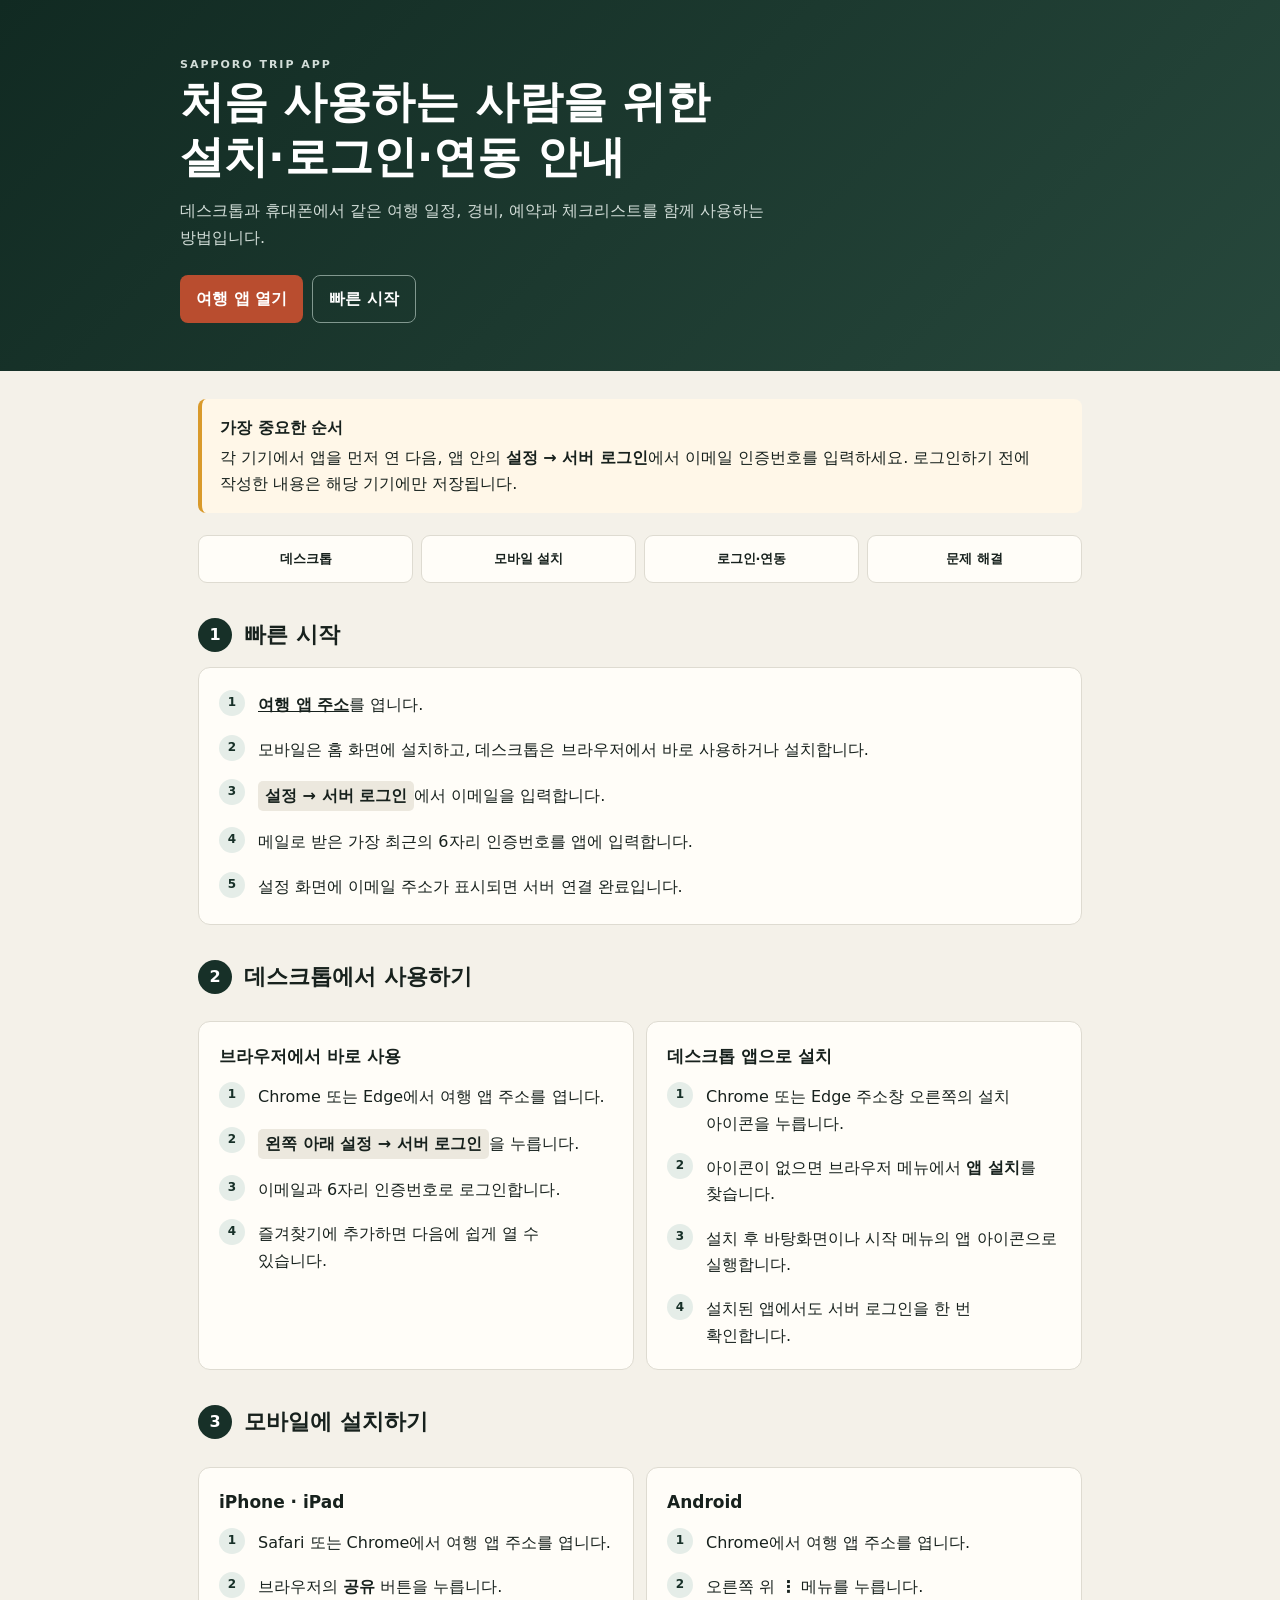
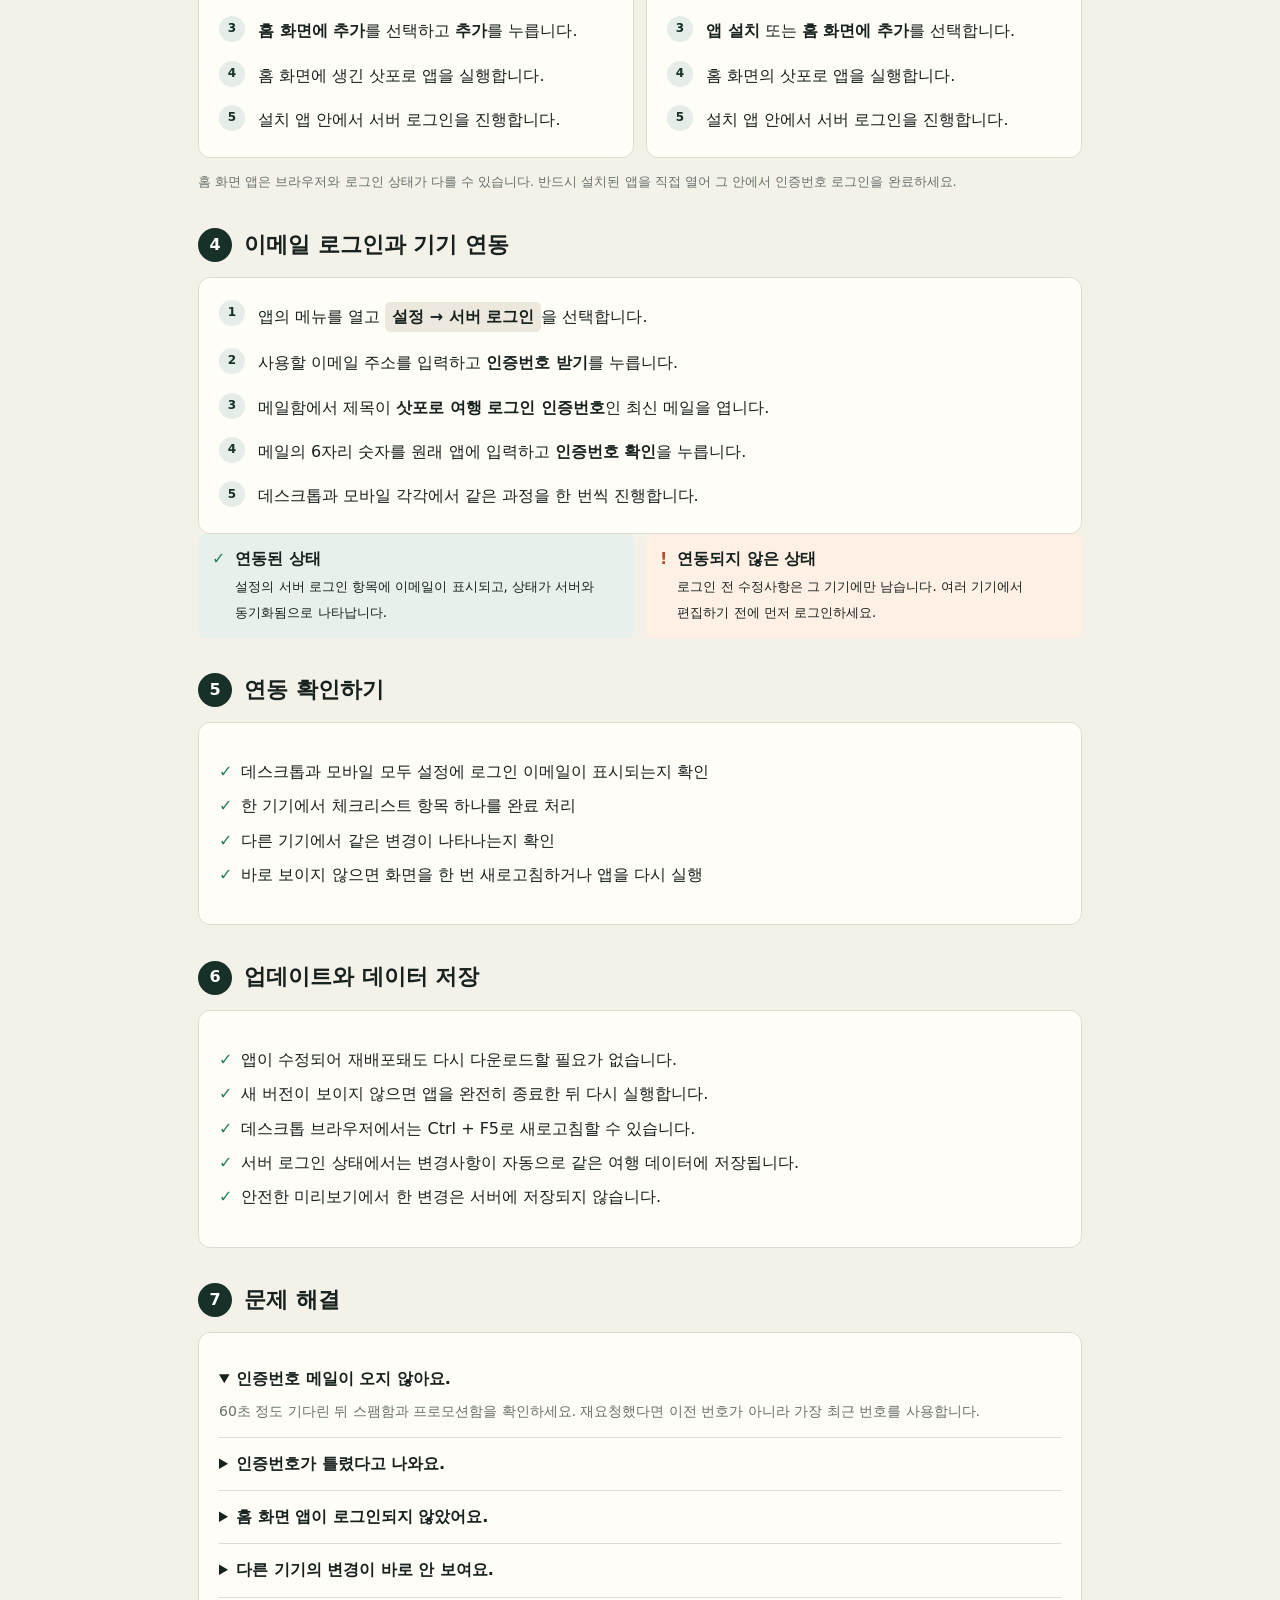
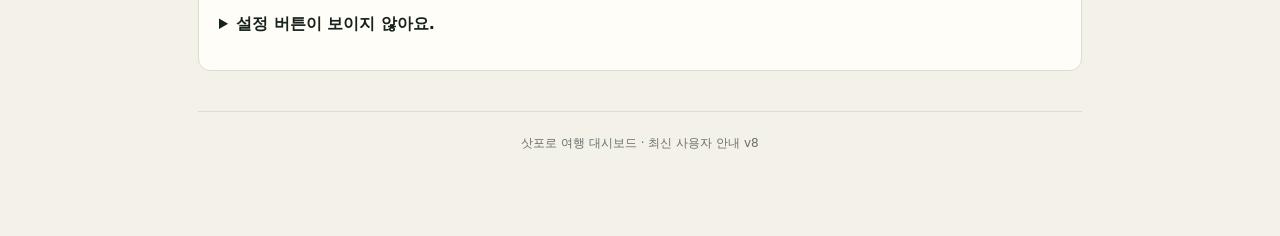
==== manual.html @ b46ac1df "초보자용 설치 및 연동 매뉴얼 추가" ====
<!doctype html>
<html lang="ko">
<head>
  <meta charset="utf-8">
  <meta name="viewport" content="width=device-width,initial-scale=1,viewport-fit=cover">
  <meta name="theme-color" content="#173028">
  <title>삿포로 여행 앱 사용자 안내</title>
  <style>
    :root{--ink:#17211d;--muted:#68716c;--paper:#f4f1e9;--card:#fffdf8;--line:#dedbd1;--forest:#173028;--forest2:#294c40;--rust:#b94d2f;--gold:#d99a2b}*{box-sizing:border-box}html{scroll-behavior:smooth;overflow-x:hidden}body{margin:0;overflow-x:hidden;background:var(--paper);color:var(--ink);font-family:"Noto Sans KR",Apple SD Gothic Neo,system-ui,sans-serif;line-height:1.65;word-break:keep-all}a{color:inherit}.hero{background:linear-gradient(135deg,#112a22,#27483c);color:#fff;padding:42px 20px 48px}.hero-inner,.content{width:100%;max-width:920px;margin:auto}.kicker{margin:0 0 8px;color:#efb74c;font-size:11px;font-weight:800;letter-spacing:.18em}.hero h1{margin:0;font-size:clamp(28px,6vw,44px);line-height:1.25}.hero p{max-width:620px;margin:14px 0 0;color:#d2ddd8}.hero-actions{display:flex;flex-wrap:wrap;gap:9px;margin-top:24px}.button{display:inline-flex;align-items:center;justify-content:center;min-height:44px;padding:10px 16px;border-radius:8px;text-decoration:none;font-weight:700}.button.primary{background:var(--rust);color:#fff}.button.secondary{border:1px solid #81988f;color:#fff}.content{padding:28px 18px 70px}.notice,.toc,.grid,.card{min-width:0;max-width:100%}.notice{padding:16px 18px;border-left:4px solid var(--gold);border-radius:8px;background:#fff7e8;margin-bottom:22px}.notice b{display:block;margin-bottom:3px}.toc{display:grid;grid-template-columns:repeat(4,minmax(0,1fr));gap:8px;margin-bottom:30px}.toc a{padding:12px 9px;border:1px solid var(--line);border-radius:9px;background:var(--card);text-align:center;text-decoration:none;font-size:13px;font-weight:700}.section{margin-top:34px;scroll-margin-top:16px}.section-head{display:flex;gap:12px;align-items:center;margin-bottom:14px}.section-number{display:grid;place-items:center;flex:0 0 34px;height:34px;border-radius:50%;background:var(--forest);color:#fff;font-weight:800}.section h2{margin:0;font-size:22px}.card{border:1px solid var(--line);border-radius:12px;background:var(--card);padding:20px;margin-top:12px}.card h3{margin:0 0 10px;font-size:17px}.steps{margin:0;padding:0;list-style:none;counter-reset:step}.steps li{position:relative;min-height:34px;padding:4px 0 14px 39px;counter-increment:step;overflow-wrap:anywhere}.steps li:before{content:counter(step);position:absolute;left:0;top:2px;display:grid;place-items:center;width:26px;height:26px;border-radius:50%;background:#e5ede8;color:var(--forest);font-size:12px;font-weight:800}.steps li:last-child{padding-bottom:0}.path{display:inline-block;padding:2px 7px;border-radius:5px;background:#ece8de;font-weight:700}.grid{display:grid;grid-template-columns:minmax(0,1fr) minmax(0,1fr);gap:12px}.status{display:flex;gap:10px;align-items:flex-start;padding:12px 14px;border-radius:8px;background:#e7f0ea}.status span{color:#238157;font-weight:900}.warning{background:#fff0e5}.warning span{color:var(--rust)}.checklist{display:grid;gap:8px;padding:0;list-style:none}.checklist li:before{content:"✓";margin-right:9px;color:#238157;font-weight:900}.faq details{border-top:1px solid var(--line);padding:13px 0}.faq details:first-child{border-top:0}.faq summary{cursor:pointer;font-weight:700}.faq p{margin:8px 0 0;color:var(--muted);font-size:14px}.small{color:var(--muted);font-size:13px}.footer{margin-top:40px;padding-top:22px;border-top:1px solid var(--line);color:var(--muted);font-size:12px;text-align:center}@media(max-width:680px){.hero{padding-top:34px}.toc{grid-template-columns:minmax(0,1fr) minmax(0,1fr)}.grid{grid-template-columns:minmax(0,1fr)}.card{padding:17px}.section h2{font-size:20px}}
  </style>
</head>
<body>
  <header class="hero"><div class="hero-inner"><p class="kicker">SAPPORO TRIP APP</p><h1>처음 사용하는 사람을 위한<br>설치·로그인·연동 안내</h1><p>데스크톱과 휴대폰에서 같은 여행 일정, 경비, 예약과 체크리스트를 함께 사용하는 방법입니다.</p><div class="hero-actions"><a class="button primary" href="./?v=8">여행 앱 열기</a><a class="button secondary" href="#quick">빠른 시작</a></div></div></header>
  <main class="content">
    <div class="notice"><b>가장 중요한 순서</b>각 기기에서 앱을 먼저 연 다음, 앱 안의 <strong>설정 → 서버 로그인</strong>에서 이메일 인증번호를 입력하세요. 로그인하기 전에 작성한 내용은 해당 기기에만 저장됩니다.</div>
    <nav class="toc" aria-label="목차"><a href="#desktop">데스크톱</a><a href="#mobile">모바일 설치</a><a href="#sync">로그인·연동</a><a href="#help">문제 해결</a></nav>

    <section class="section" id="quick"><div class="section-head"><span class="section-number">1</span><h2>빠른 시작</h2></div><div class="card"><ol class="steps"><li><a href="./?v=8"><strong>여행 앱 주소</strong></a>를 엽니다.</li><li>모바일은 홈 화면에 설치하고, 데스크톱은 브라우저에서 바로 사용하거나 설치합니다.</li><li><span class="path">설정 → 서버 로그인</span>에서 이메일을 입력합니다.</li><li>메일로 받은 가장 최근의 6자리 인증번호를 앱에 입력합니다.</li><li>설정 화면에 이메일 주소가 표시되면 서버 연결 완료입니다.</li></ol></div></section>

    <section class="section" id="desktop"><div class="section-head"><span class="section-number">2</span><h2>데스크톱에서 사용하기</h2></div><div class="grid"><article class="card"><h3>브라우저에서 바로 사용</h3><ol class="steps"><li>Chrome 또는 Edge에서 여행 앱 주소를 엽니다.</li><li><span class="path">왼쪽 아래 설정 → 서버 로그인</span>을 누릅니다.</li><li>이메일과 6자리 인증번호로 로그인합니다.</li><li>즐겨찾기에 추가하면 다음에 쉽게 열 수 있습니다.</li></ol></article><article class="card"><h3>데스크톱 앱으로 설치</h3><ol class="steps"><li>Chrome 또는 Edge 주소창 오른쪽의 설치 아이콘을 누릅니다.</li><li>아이콘이 없으면 브라우저 메뉴에서 <strong>앱 설치</strong>를 찾습니다.</li><li>설치 후 바탕화면이나 시작 메뉴의 앱 아이콘으로 실행합니다.</li><li>설치된 앱에서도 서버 로그인을 한 번 확인합니다.</li></ol></article></div></section>

    <section class="section" id="mobile"><div class="section-head"><span class="section-number">3</span><h2>모바일에 설치하기</h2></div><div class="grid"><article class="card"><h3>iPhone · iPad</h3><ol class="steps"><li>Safari 또는 Chrome에서 여행 앱 주소를 엽니다.</li><li>브라우저의 <strong>공유</strong> 버튼을 누릅니다.</li><li><strong>홈 화면에 추가</strong>를 선택하고 <strong>추가</strong>를 누릅니다.</li><li>홈 화면에 생긴 삿포로 앱을 실행합니다.</li><li>설치 앱 안에서 서버 로그인을 진행합니다.</li></ol></article><article class="card"><h3>Android</h3><ol class="steps"><li>Chrome에서 여행 앱 주소를 엽니다.</li><li>오른쪽 위 <strong>⋮</strong> 메뉴를 누릅니다.</li><li><strong>앱 설치</strong> 또는 <strong>홈 화면에 추가</strong>를 선택합니다.</li><li>홈 화면의 삿포로 앱을 실행합니다.</li><li>설치 앱 안에서 서버 로그인을 진행합니다.</li></ol></article></div><p class="small">홈 화면 앱은 브라우저와 로그인 상태가 다를 수 있습니다. 반드시 설치된 앱을 직접 열어 그 안에서 인증번호 로그인을 완료하세요.</p></section>

    <section class="section" id="sync"><div class="section-head"><span class="section-number">4</span><h2>이메일 로그인과 기기 연동</h2></div><div class="card"><ol class="steps"><li>앱의 메뉴를 열고 <span class="path">설정 → 서버 로그인</span>을 선택합니다.</li><li>사용할 이메일 주소를 입력하고 <strong>인증번호 받기</strong>를 누릅니다.</li><li>메일함에서 제목이 <strong>삿포로 여행 로그인 인증번호</strong>인 최신 메일을 엽니다.</li><li>메일의 6자리 숫자를 원래 앱에 입력하고 <strong>인증번호 확인</strong>을 누릅니다.</li><li>데스크톱과 모바일 각각에서 같은 과정을 한 번씩 진행합니다.</li></ol></div><div class="grid"><div class="status"><span>✓</span><div><strong>연동된 상태</strong><br><small>설정의 서버 로그인 항목에 이메일이 표시되고, 상태가 서버와 동기화됨으로 나타납니다.</small></div></div><div class="status warning"><span>!</span><div><strong>연동되지 않은 상태</strong><br><small>로그인 전 수정사항은 그 기기에만 남습니다. 여러 기기에서 편집하기 전에 먼저 로그인하세요.</small></div></div></div></section>

    <section class="section"><div class="section-head"><span class="section-number">5</span><h2>연동 확인하기</h2></div><div class="card"><ul class="checklist"><li>데스크톱과 모바일 모두 설정에 로그인 이메일이 표시되는지 확인</li><li>한 기기에서 체크리스트 항목 하나를 완료 처리</li><li>다른 기기에서 같은 변경이 나타나는지 확인</li><li>바로 보이지 않으면 화면을 한 번 새로고침하거나 앱을 다시 실행</li></ul></div></section>

    <section class="section"><div class="section-head"><span class="section-number">6</span><h2>업데이트와 데이터 저장</h2></div><div class="card"><ul class="checklist"><li>앱이 수정되어 재배포돼도 다시 다운로드할 필요가 없습니다.</li><li>새 버전이 보이지 않으면 앱을 완전히 종료한 뒤 다시 실행합니다.</li><li>데스크톱 브라우저에서는 Ctrl + F5로 새로고침할 수 있습니다.</li><li>서버 로그인 상태에서는 변경사항이 자동으로 같은 여행 데이터에 저장됩니다.</li><li>안전한 미리보기에서 한 변경은 서버에 저장되지 않습니다.</li></ul></div></section>

    <section class="section faq" id="help"><div class="section-head"><span class="section-number">7</span><h2>문제 해결</h2></div><div class="card"><details open><summary>인증번호 메일이 오지 않아요.</summary><p>60초 정도 기다린 뒤 스팸함과 프로모션함을 확인하세요. 재요청했다면 이전 번호가 아니라 가장 최근 번호를 사용합니다.</p></details><details><summary>인증번호가 틀렸다고 나와요.</summary><p>공백 없이 6자리 숫자만 입력하세요. 이미 사용했거나 새 번호를 다시 요청했다면 기존 번호는 사용할 수 없습니다.</p></details><details><summary>홈 화면 앱이 로그인되지 않았어요.</summary><p>브라우저에서 로그인한 상태가 설치 앱으로 전달되지 않을 수 있습니다. 홈 화면의 앱을 직접 실행하고 그 안에서 다시 인증번호 로그인을 진행하세요.</p></details><details><summary>다른 기기의 변경이 바로 안 보여요.</summary><p>두 기기 모두 서버 로그인 상태인지 확인한 뒤 앱을 다시 실행하세요. 인터넷이 끊긴 동안의 변경은 연결이 복구된 후 반영됩니다.</p></details><details><summary>설정 버튼이 보이지 않아요.</summary><p>메뉴 안쪽을 끝까지 아래로 스크롤하세요. 이전 화면이 남아 있으면 앱을 완전히 종료하고 다시 실행합니다.</p></details></div></section>
    <p class="footer">삿포로 여행 대시보드 · 최신 사용자 안내 v8</p>
  </main>
</body>
</html>
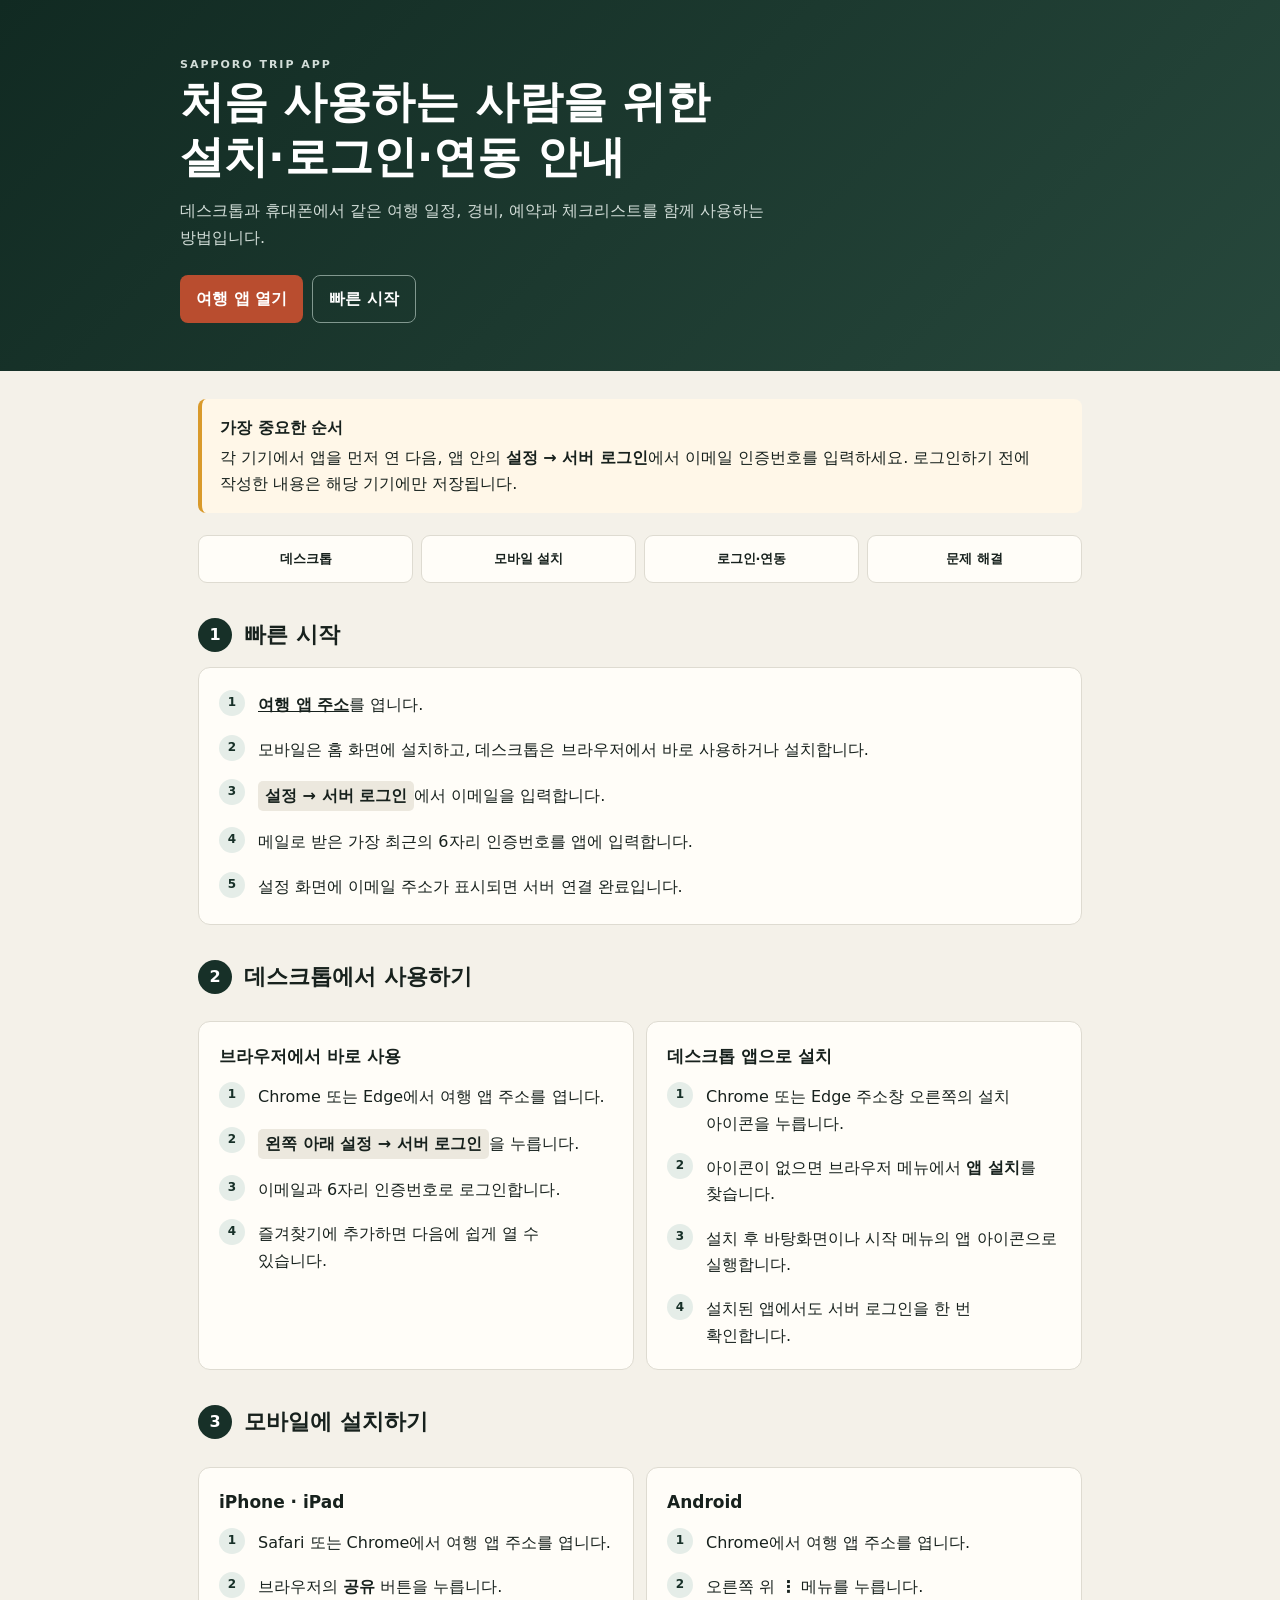
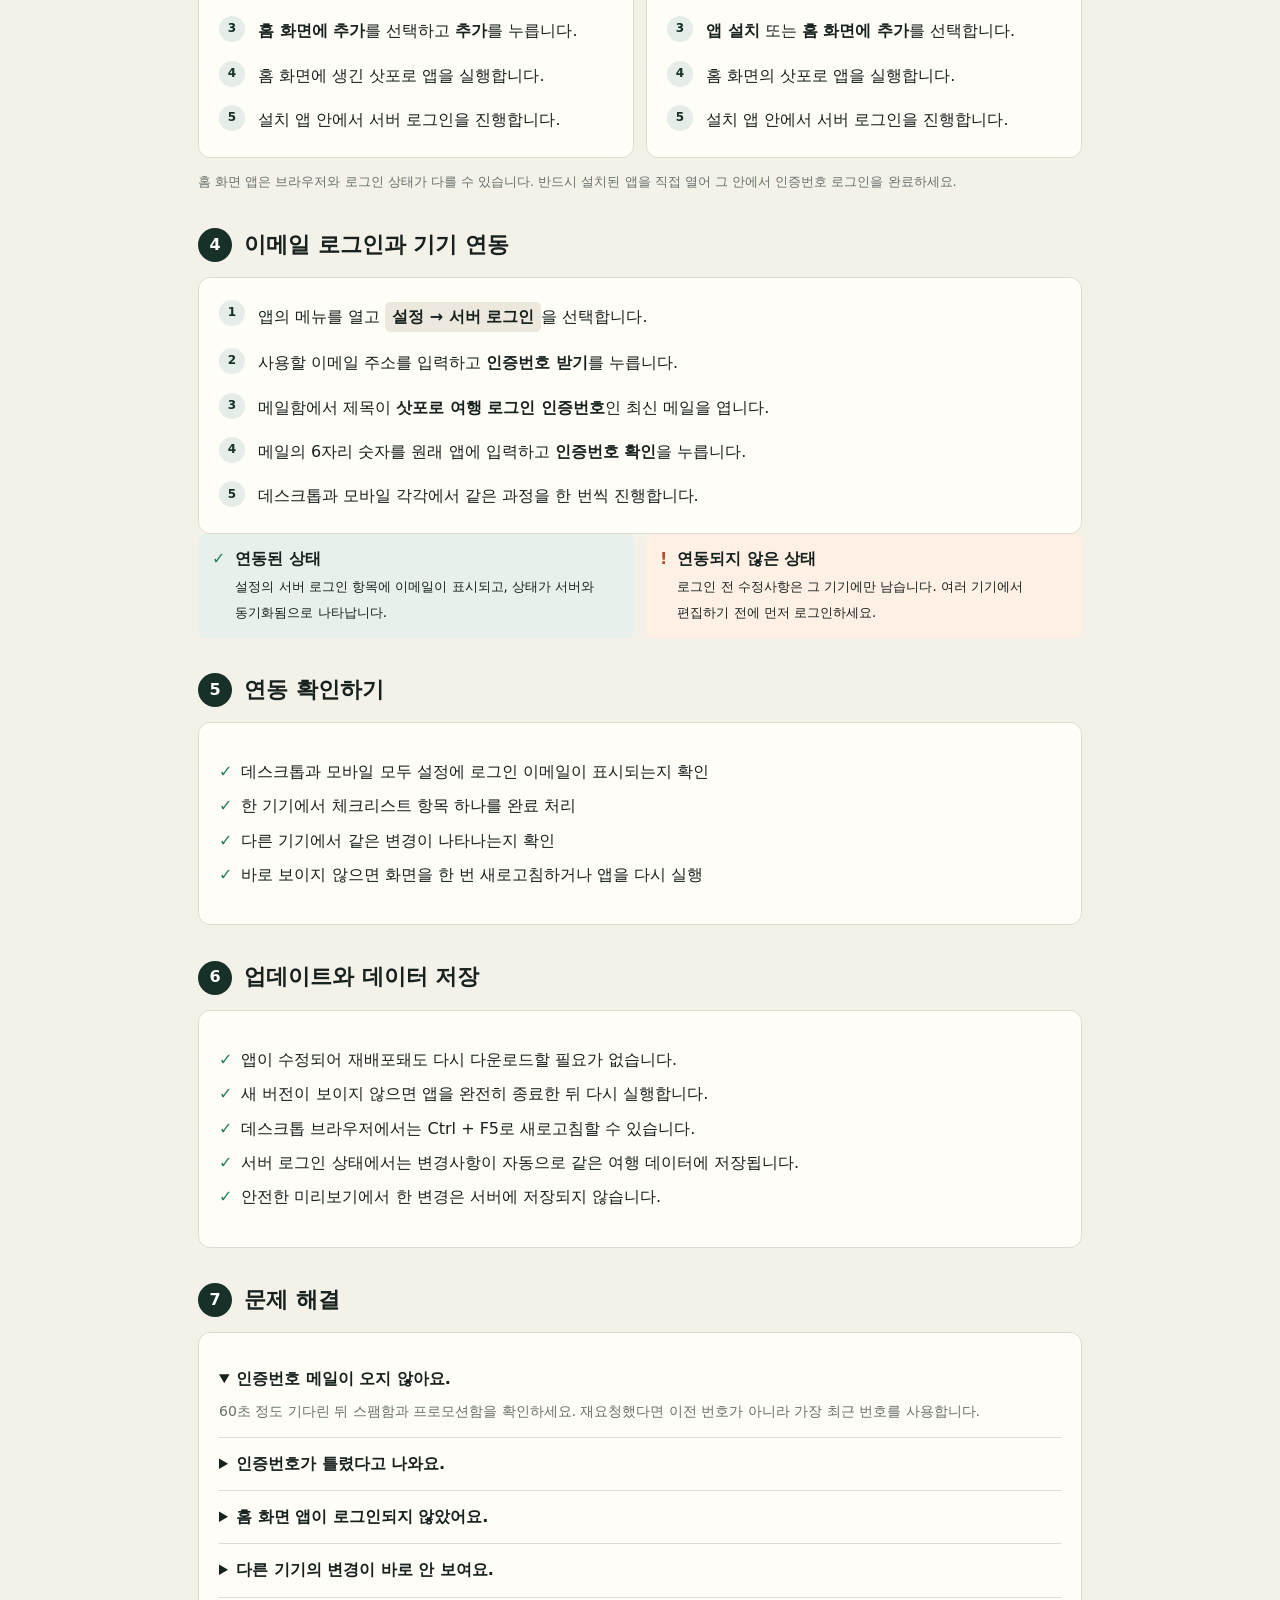
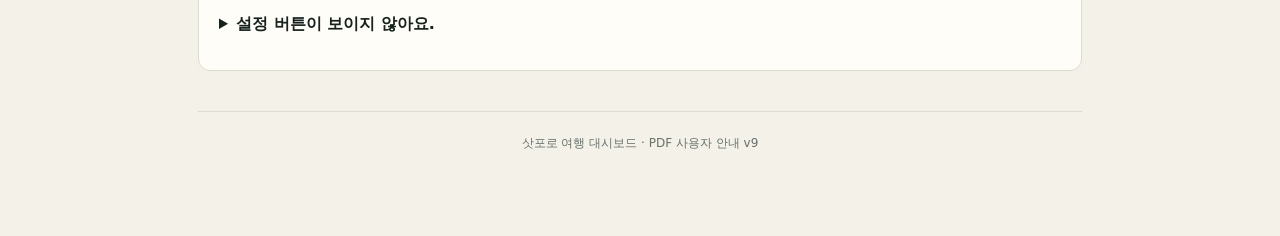
==== commit eec7d1a2: "사용자 매뉴얼 PDF 배포" ====
--- a/manual.html
+++ b/manual.html
@@ -8,14 +8,25 @@
   <style>
     :root{--ink:#17211d;--muted:#68716c;--paper:#f4f1e9;--card:#fffdf8;--line:#dedbd1;--forest:#173028;--forest2:#294c40;--rust:#b94d2f;--gold:#d99a2b}*{box-sizing:border-box}html{scroll-behavior:smooth;overflow-x:hidden}body{margin:0;overflow-x:hidden;background:var(--paper);color:var(--ink);font-family:"Noto Sans KR",Apple SD Gothic Neo,system-ui,sans-serif;line-height:1.65;word-break:keep-all}a{color:inherit}.hero{background:linear-gradient(135deg,#112a22,#27483c);color:#fff;padding:42px 20px 48px}.hero-inner,.content{width:100%;max-width:920px;margin:auto}.kicker{margin:0 0 8px;color:#efb74c;font-size:11px;font-weight:800;letter-spacing:.18em}.hero h1{margin:0;font-size:clamp(28px,6vw,44px);line-height:1.25}.hero p{max-width:620px;margin:14px 0 0;color:#d2ddd8}.hero-actions{display:flex;flex-wrap:wrap;gap:9px;margin-top:24px}.button{display:inline-flex;align-items:center;justify-content:center;min-height:44px;padding:10px 16px;border-radius:8px;text-decoration:none;font-weight:700}.button.primary{background:var(--rust);color:#fff}.button.secondary{border:1px solid #81988f;color:#fff}.content{padding:28px 18px 70px}.notice,.toc,.grid,.card{min-width:0;max-width:100%}.notice{padding:16px 18px;border-left:4px solid var(--gold);border-radius:8px;background:#fff7e8;margin-bottom:22px}.notice b{display:block;margin-bottom:3px}.toc{display:grid;grid-template-columns:repeat(4,minmax(0,1fr));gap:8px;margin-bottom:30px}.toc a{padding:12px 9px;border:1px solid var(--line);border-radius:9px;background:var(--card);text-align:center;text-decoration:none;font-size:13px;font-weight:700}.section{margin-top:34px;scroll-margin-top:16px}.section-head{display:flex;gap:12px;align-items:center;margin-bottom:14px}.section-number{display:grid;place-items:center;flex:0 0 34px;height:34px;border-radius:50%;background:var(--forest);color:#fff;font-weight:800}.section h2{margin:0;font-size:22px}.card{border:1px solid var(--line);border-radius:12px;background:var(--card);padding:20px;margin-top:12px}.card h3{margin:0 0 10px;font-size:17px}.steps{margin:0;padding:0;list-style:none;counter-reset:step}.steps li{position:relative;min-height:34px;padding:4px 0 14px 39px;counter-increment:step;overflow-wrap:anywhere}.steps li:before{content:counter(step);position:absolute;left:0;top:2px;display:grid;place-items:center;width:26px;height:26px;border-radius:50%;background:#e5ede8;color:var(--forest);font-size:12px;font-weight:800}.steps li:last-child{padding-bottom:0}.path{display:inline-block;padding:2px 7px;border-radius:5px;background:#ece8de;font-weight:700}.grid{display:grid;grid-template-columns:minmax(0,1fr) minmax(0,1fr);gap:12px}.status{display:flex;gap:10px;align-items:flex-start;padding:12px 14px;border-radius:8px;background:#e7f0ea}.status span{color:#238157;font-weight:900}.warning{background:#fff0e5}.warning span{color:var(--rust)}.checklist{display:grid;gap:8px;padding:0;list-style:none}.checklist li:before{content:"✓";margin-right:9px;color:#238157;font-weight:900}.faq details{border-top:1px solid var(--line);padding:13px 0}.faq details:first-child{border-top:0}.faq summary{cursor:pointer;font-weight:700}.faq p{margin:8px 0 0;color:var(--muted);font-size:14px}.small{color:var(--muted);font-size:13px}.footer{margin-top:40px;padding-top:22px;border-top:1px solid var(--line);color:var(--muted);font-size:12px;text-align:center}@media(max-width:680px){.hero{padding-top:34px}.toc{grid-template-columns:minmax(0,1fr) minmax(0,1fr)}.grid{grid-template-columns:minmax(0,1fr)}.card{padding:17px}.section h2{font-size:20px}}
   </style>
+  <style>
+    @page{size:A4;margin:12mm}
+    @media print{
+      html,body{overflow:visible;background:#fff;font-size:9.5pt}
+      .hero{padding:20px 14px 22px;-webkit-print-color-adjust:exact;print-color-adjust:exact}
+      .hero h1{font-size:25pt}.hero p{margin-top:7px}.hero-actions,.toc{display:none}
+      .content{max-width:none;padding:14px 0 0}.notice{margin-bottom:12px;-webkit-print-color-adjust:exact;print-color-adjust:exact}
+      .section{margin-top:15px;break-inside:auto}.section-head{margin-bottom:7px}.section-number{width:28px;height:28px;flex-basis:28px;-webkit-print-color-adjust:exact;print-color-adjust:exact}
+      .section h2{font-size:16pt}.card{padding:12px;margin-top:7px;break-inside:avoid}.card h3{font-size:12pt}.steps li{padding-bottom:7px}.grid,.status{break-inside:avoid}.faq details>p{display:block!important}.footer{margin-top:18px;padding-top:10px}
+    }
+  </style>
 </head>
 <body>
-  <header class="hero"><div class="hero-inner"><p class="kicker">SAPPORO TRIP APP</p><h1>처음 사용하는 사람을 위한<br>설치·로그인·연동 안내</h1><p>데스크톱과 휴대폰에서 같은 여행 일정, 경비, 예약과 체크리스트를 함께 사용하는 방법입니다.</p><div class="hero-actions"><a class="button primary" href="./?v=8">여행 앱 열기</a><a class="button secondary" href="#quick">빠른 시작</a></div></div></header>
+  <header class="hero"><div class="hero-inner"><p class="kicker">SAPPORO TRIP APP</p><h1>처음 사용하는 사람을 위한<br>설치·로그인·연동 안내</h1><p>데스크톱과 휴대폰에서 같은 여행 일정, 경비, 예약과 체크리스트를 함께 사용하는 방법입니다.</p><div class="hero-actions"><a class="button primary" href="./?v=9">여행 앱 열기</a><a class="button secondary" href="#quick">빠른 시작</a></div></div></header>
   <main class="content">
     <div class="notice"><b>가장 중요한 순서</b>각 기기에서 앱을 먼저 연 다음, 앱 안의 <strong>설정 → 서버 로그인</strong>에서 이메일 인증번호를 입력하세요. 로그인하기 전에 작성한 내용은 해당 기기에만 저장됩니다.</div>
     <nav class="toc" aria-label="목차"><a href="#desktop">데스크톱</a><a href="#mobile">모바일 설치</a><a href="#sync">로그인·연동</a><a href="#help">문제 해결</a></nav>
 
-    <section class="section" id="quick"><div class="section-head"><span class="section-number">1</span><h2>빠른 시작</h2></div><div class="card"><ol class="steps"><li><a href="./?v=8"><strong>여행 앱 주소</strong></a>를 엽니다.</li><li>모바일은 홈 화면에 설치하고, 데스크톱은 브라우저에서 바로 사용하거나 설치합니다.</li><li><span class="path">설정 → 서버 로그인</span>에서 이메일을 입력합니다.</li><li>메일로 받은 가장 최근의 6자리 인증번호를 앱에 입력합니다.</li><li>설정 화면에 이메일 주소가 표시되면 서버 연결 완료입니다.</li></ol></div></section>
+    <section class="section" id="quick"><div class="section-head"><span class="section-number">1</span><h2>빠른 시작</h2></div><div class="card"><ol class="steps"><li><a href="./?v=9"><strong>여행 앱 주소</strong></a>를 엽니다.</li><li>모바일은 홈 화면에 설치하고, 데스크톱은 브라우저에서 바로 사용하거나 설치합니다.</li><li><span class="path">설정 → 서버 로그인</span>에서 이메일을 입력합니다.</li><li>메일로 받은 가장 최근의 6자리 인증번호를 앱에 입력합니다.</li><li>설정 화면에 이메일 주소가 표시되면 서버 연결 완료입니다.</li></ol></div></section>
 
     <section class="section" id="desktop"><div class="section-head"><span class="section-number">2</span><h2>데스크톱에서 사용하기</h2></div><div class="grid"><article class="card"><h3>브라우저에서 바로 사용</h3><ol class="steps"><li>Chrome 또는 Edge에서 여행 앱 주소를 엽니다.</li><li><span class="path">왼쪽 아래 설정 → 서버 로그인</span>을 누릅니다.</li><li>이메일과 6자리 인증번호로 로그인합니다.</li><li>즐겨찾기에 추가하면 다음에 쉽게 열 수 있습니다.</li></ol></article><article class="card"><h3>데스크톱 앱으로 설치</h3><ol class="steps"><li>Chrome 또는 Edge 주소창 오른쪽의 설치 아이콘을 누릅니다.</li><li>아이콘이 없으면 브라우저 메뉴에서 <strong>앱 설치</strong>를 찾습니다.</li><li>설치 후 바탕화면이나 시작 메뉴의 앱 아이콘으로 실행합니다.</li><li>설치된 앱에서도 서버 로그인을 한 번 확인합니다.</li></ol></article></div></section>
 
@@ -28,7 +39,7 @@
     <section class="section"><div class="section-head"><span class="section-number">6</span><h2>업데이트와 데이터 저장</h2></div><div class="card"><ul class="checklist"><li>앱이 수정되어 재배포돼도 다시 다운로드할 필요가 없습니다.</li><li>새 버전이 보이지 않으면 앱을 완전히 종료한 뒤 다시 실행합니다.</li><li>데스크톱 브라우저에서는 Ctrl + F5로 새로고침할 수 있습니다.</li><li>서버 로그인 상태에서는 변경사항이 자동으로 같은 여행 데이터에 저장됩니다.</li><li>안전한 미리보기에서 한 변경은 서버에 저장되지 않습니다.</li></ul></div></section>
 
     <section class="section faq" id="help"><div class="section-head"><span class="section-number">7</span><h2>문제 해결</h2></div><div class="card"><details open><summary>인증번호 메일이 오지 않아요.</summary><p>60초 정도 기다린 뒤 스팸함과 프로모션함을 확인하세요. 재요청했다면 이전 번호가 아니라 가장 최근 번호를 사용합니다.</p></details><details><summary>인증번호가 틀렸다고 나와요.</summary><p>공백 없이 6자리 숫자만 입력하세요. 이미 사용했거나 새 번호를 다시 요청했다면 기존 번호는 사용할 수 없습니다.</p></details><details><summary>홈 화면 앱이 로그인되지 않았어요.</summary><p>브라우저에서 로그인한 상태가 설치 앱으로 전달되지 않을 수 있습니다. 홈 화면의 앱을 직접 실행하고 그 안에서 다시 인증번호 로그인을 진행하세요.</p></details><details><summary>다른 기기의 변경이 바로 안 보여요.</summary><p>두 기기 모두 서버 로그인 상태인지 확인한 뒤 앱을 다시 실행하세요. 인터넷이 끊긴 동안의 변경은 연결이 복구된 후 반영됩니다.</p></details><details><summary>설정 버튼이 보이지 않아요.</summary><p>메뉴 안쪽을 끝까지 아래로 스크롤하세요. 이전 화면이 남아 있으면 앱을 완전히 종료하고 다시 실행합니다.</p></details></div></section>
-    <p class="footer">삿포로 여행 대시보드 · 최신 사용자 안내 v8</p>
+    <p class="footer">삿포로 여행 대시보드 · PDF 사용자 안내 v9</p>
   </main>
 </body>
 </html>
